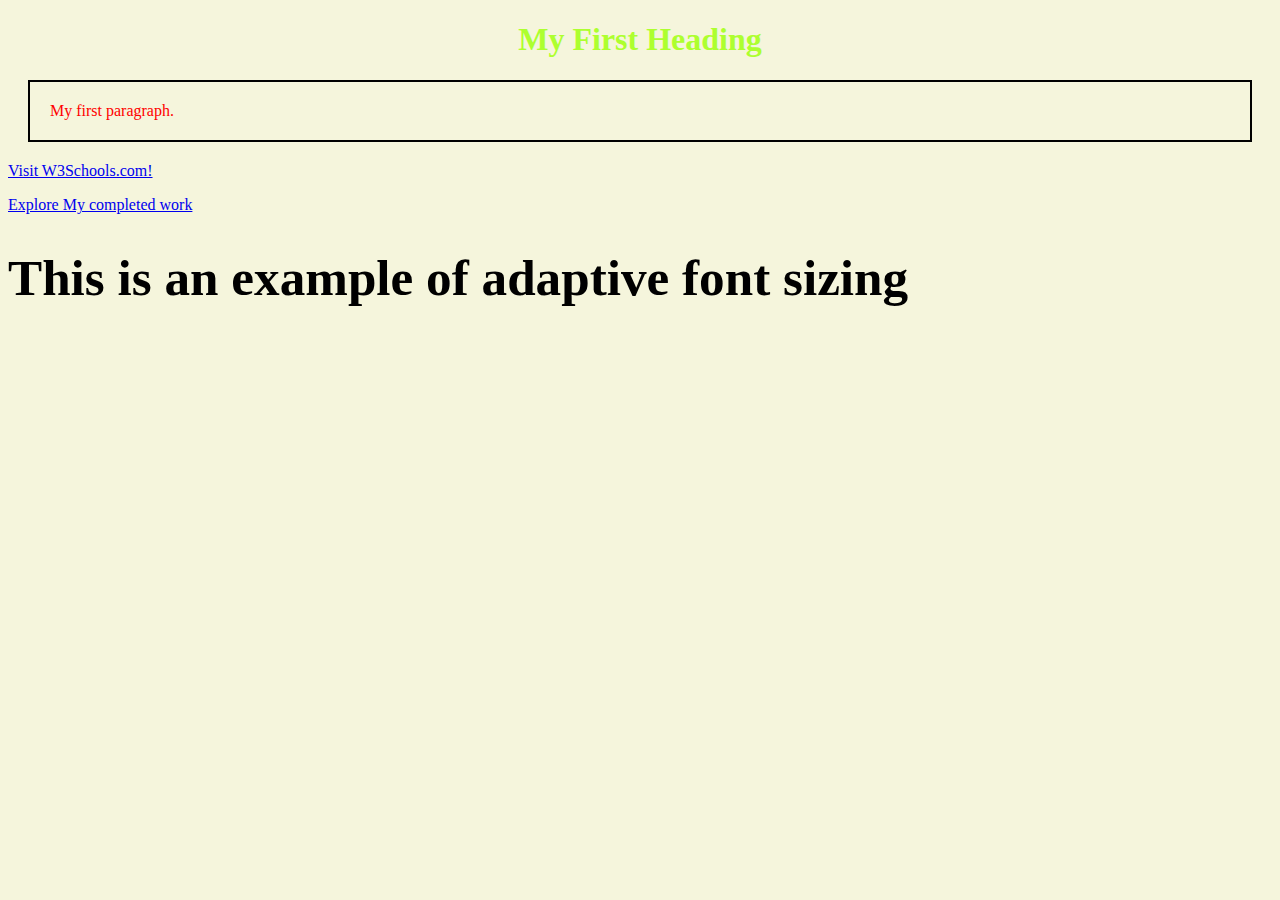
==== index.html @ 6f44a2a9 "New page and following guide for improvements" ====
<!DOCTYPE html>
<html lang="en">
<!-- Thoughts on use for page:
 Primarily as a way to practice web design and present a portfolio of personal projects
 also possible online blog for recording my efforts on projects and jobs -->

<head>
    <link rel="stylesheet" href="styles.css">
    <link rel="icon" type="image/x-icon" href="table.jpg">
    <title>Mitchell Gladigau</title>
    <meta name="viewport" content="width=device-width, initial-scale=1.0">
</head>

<body style="background-color: beige;">

    <!-- Basic text controls and css settings, styles.css should be linked in for future use -->
    <h1 style="color:greenyellow; text-align: center;">My First Heading</h1>
    <p class="basetext" style="color:red; font-family: 'Times New Roman', Times, serif; " title="This is a test pop up">My first paragraph.</p>
    <p> <a href="https://www.w3schools.com/html/html5_semantic_elements.asp" target="_blank">Visit W3Schools.com!</a> </p>
    <!-- block level elements like p and div take up the full width available unless otherwise enclosed-->
    <!-- inline elements like span and input only take up as much space as the text requires-->
    <p> <a href="projectDetails.html"> Explore My completed work </a> </p>

    <h1 style="font-size:4vw">This is an example of adaptive font sizing</h1>

</body>

</html>
---- styles.css ----
.basetext {
  border: 2px solid black;
  margin: 20px;
  padding: 20px;
}


/* an id can only be had by a single element, as opposed to a class with many elements
ID's are useful for linking to a specific section of the same page or in a different one */
#titlecard {
  background-color: blueviolet;
}
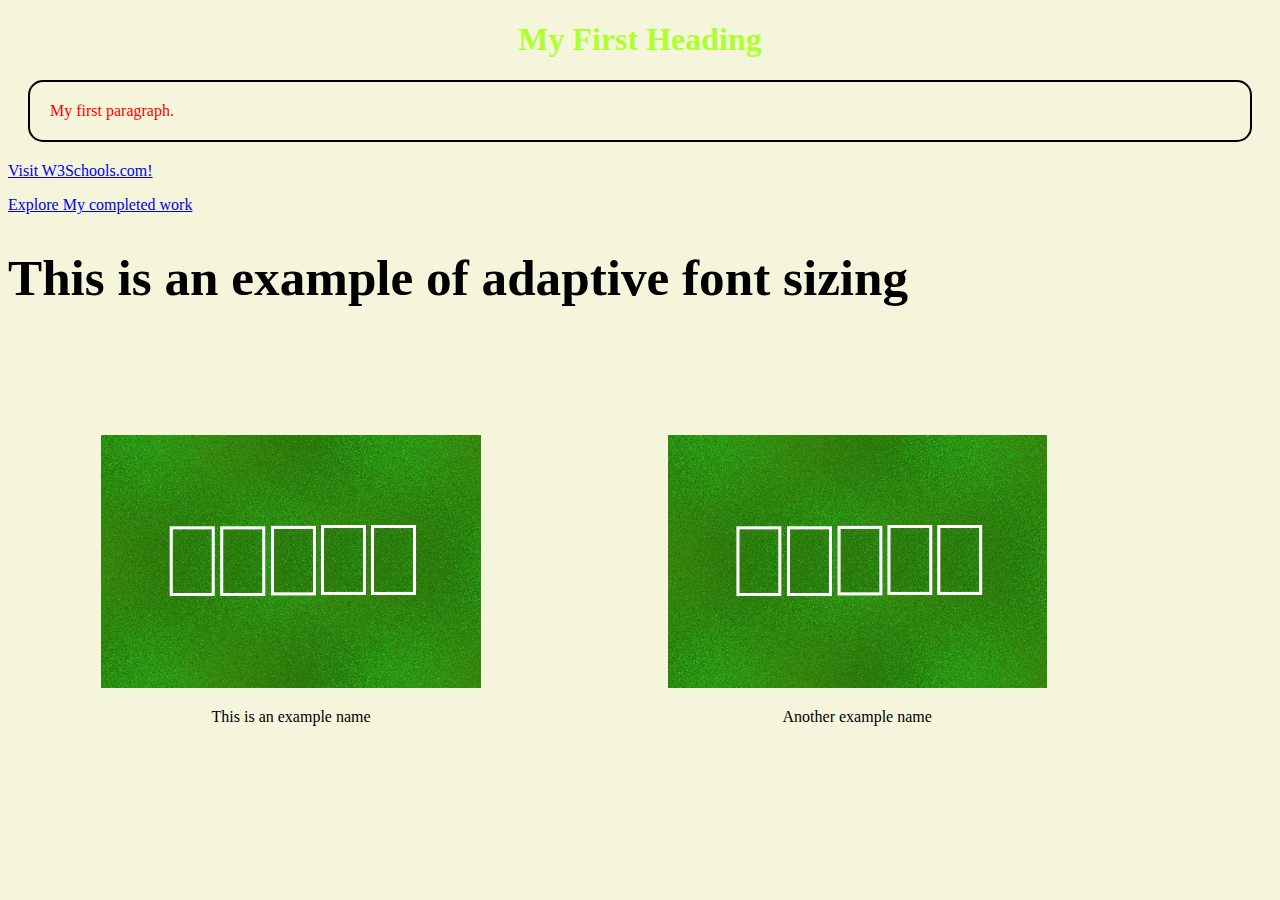
==== commit 72d155c8: "Beginning Hover animation" ====
--- a/index.html
+++ b/index.html
@@ -23,6 +23,18 @@
 
     <h1 style="font-size:4vw">This is an example of adaptive font sizing</h1>
 
+    <!-- First row of project images -->
+    <div>
+        <div class="projectItem">
+            <img src="table.jpg"; alt="Image of project 1"; width="100%"; height="100%">
+            <p style="text-align: center;"> This is an example name</p>
+        </div>
+        <div class="projectItem">
+            <img src="table.jpg"; alt="Image of project 1"; width="100%"; height="100%">
+            <p style="text-align: center;"> Another example name</p>
+        </div>
+    </div>
+
 </body>
 
 </html>
--- a/styles.css
+++ b/styles.css
@@ -1,5 +1,6 @@
 .basetext {
   border: 2px solid black;
+  border-radius: 15px;
   margin: 20px;
   padding: 20px;
 }
@@ -9,4 +10,23 @@
 ID's are useful for linking to a specific section of the same page or in a different one */
 #titlecard {
   background-color: blueviolet;
+}
+
+
+@keyframes project {
+  from {width: 30%; height: 30%;}
+  to {width: 35%; height: 35%;}
+}
+
+.projectItem {
+  float: left;
+  /*border: 2px solid black;*/
+  border-radius: 15px;
+  margin: 7%;
+  padding: 5px;
+  width: 30%;
+  height: 30%;
+  animation-name: project;
+  animation-duration: 500ms;
+  animation-delay: 1s;
 }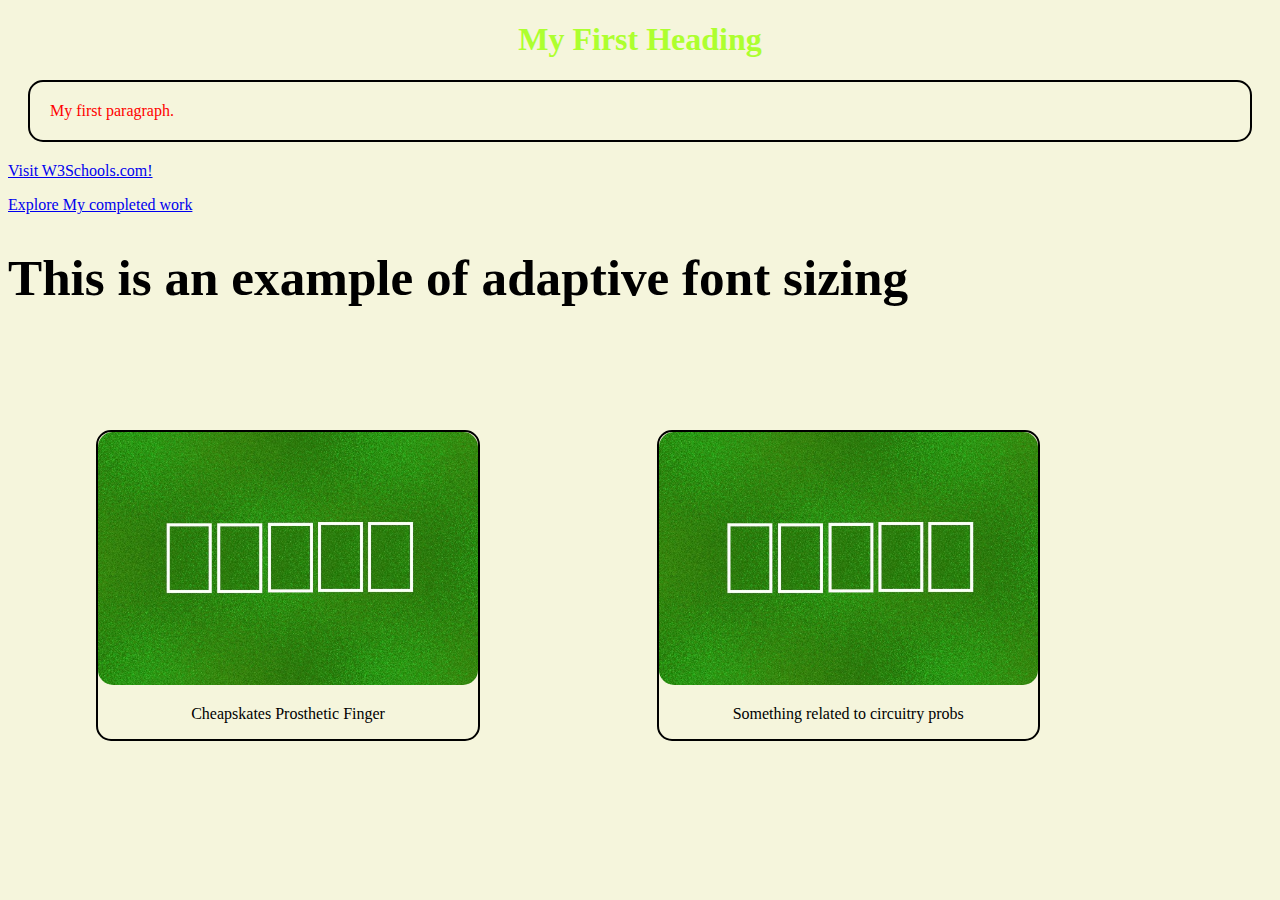
==== commit 85362663: "Project tiles + hover animation :)" ====
--- a/index.html
+++ b/index.html
@@ -7,6 +7,7 @@
 <head>
     <link rel="stylesheet" href="styles.css">
     <link rel="icon" type="image/x-icon" href="table.jpg">
+    <script src="main.js"></script>
     <title>Mitchell Gladigau</title>
     <meta name="viewport" content="width=device-width, initial-scale=1.0">
 </head>
@@ -27,11 +28,11 @@
     <div>
         <div class="projectItem">
             <img src="table.jpg"; alt="Image of project 1"; width="100%"; height="100%">
-            <p style="text-align: center;"> This is an example name</p>
+            <p style="text-align: center;"> Cheapskates Prosthetic Finger </p>
         </div>
-        <div class="projectItem">
+        <div class="projectItem" >
             <img src="table.jpg"; alt="Image of project 1"; width="100%"; height="100%">
-            <p style="text-align: center;"> Another example name</p>
+            <p style="text-align: center;"> Something related to circuitry probs</p>
         </div>
     </div>
 
--- a/styles.css
+++ b/styles.css
@@ -5,28 +5,29 @@
   padding: 20px;
 }
 
-
 /* an id can only be had by a single element, as opposed to a class with many elements
 ID's are useful for linking to a specific section of the same page or in a different one */
 #titlecard {
   background-color: blueviolet;
 }
 
-
-@keyframes project {
-  from {width: 30%; height: 30%;}
-  to {width: 35%; height: 35%;}
+.projectItem {
+  float: left;
+  border: 2px solid black;
+  border-radius: 15px;
+  margin: 7%;
+  width: 30%;
+  height: 30%;
+  transition: transform 0.3s ease, border-color 0.3s ease;
 }
 
-.projectItem {
-  float: left;
-  /*border: 2px solid black;*/
+.projectItem:hover {
+  transform: scale(1.1); /* Enlarge on hover */
+  border-color: blue; /* Change border color */
+}
+
+.projectItem img {
+  width: 100%;
+  height: auto;
   border-radius: 15px;
-  margin: 7%;
-  padding: 5px;
-  width: 30%;
-  height: 30%;
-  animation-name: project;
-  animation-duration: 500ms;
-  animation-delay: 1s;
 }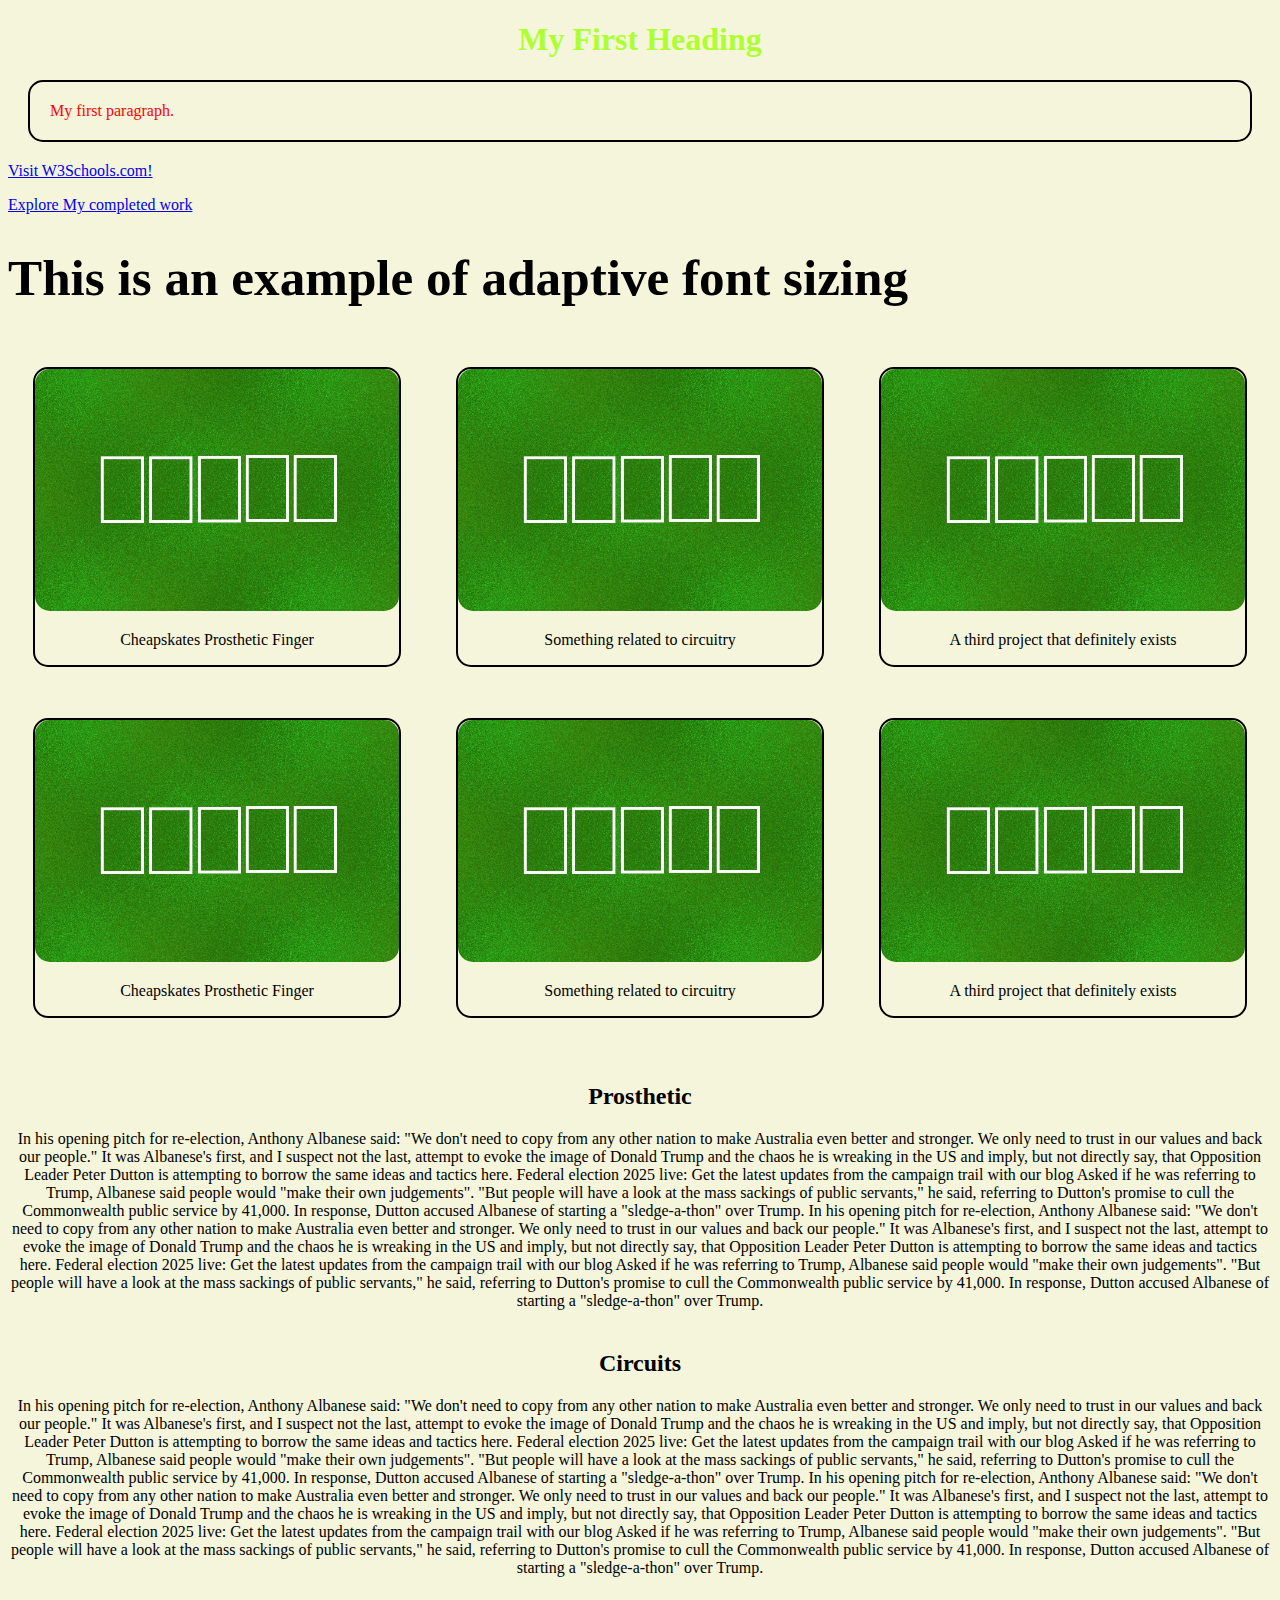
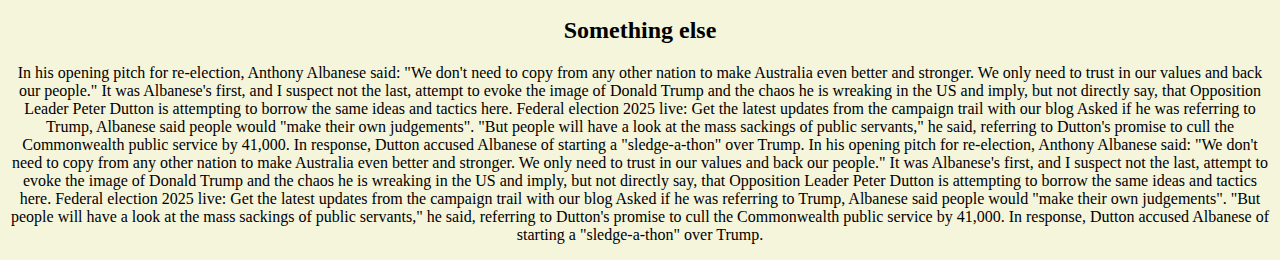
==== commit cb79a232: "Project Tile Buttons and sample description text" ====
--- a/index.html
+++ b/index.html
@@ -25,17 +25,120 @@
     <h1 style="font-size:4vw">This is an example of adaptive font sizing</h1>
 
     <!-- First row of project images -->
-    <div>
+    <div class="TileRow">
         <div class="projectItem">
-            <img src="table.jpg"; alt="Image of project 1"; width="100%"; height="100%">
-            <p style="text-align: center;"> Cheapskates Prosthetic Finger </p>
+            <a href="#P1">
+                <img src="table.jpg" alt="Image of project 1" width="100%" height="auto">
+            </a>
+            <p style="text-align: center;">Cheapskates Prosthetic Finger</p>
         </div>
-        <div class="projectItem" >
-            <img src="table.jpg"; alt="Image of project 1"; width="100%"; height="100%">
-            <p style="text-align: center;"> Something related to circuitry probs</p>
+        <div class="projectItem">
+            <a href="#P2">
+                <img src="table.jpg" alt="Image of project 2" width="100%" height="auto">
+            </a>
+            <p style="text-align: center;">Something related to circuitry</p>
+        </div>
+        <div class="projectItem">
+            <a href="#P3">
+                <img src="table.jpg" alt="Image of project 2" width="100%" height="auto">
+            </a>
+            <p style="text-align: center;">A third project that definitely exists</p>
+        </div>
+    </div>
+    <!-- Second row of project images -->
+    <div class="TileRow">
+        <div class="projectItem">
+            <a href="#P1">
+                <img src="table.jpg" alt="Image of project 1" width="100%" height="auto">
+            </a>
+            <p style="text-align: center;">Cheapskates Prosthetic Finger</p>
+        </div>
+        <div class="projectItem">
+            <a href="#P2">
+                <img src="table.jpg" alt="Image of project 2" width="100%" height="auto">
+            </a>
+            <p style="text-align: center;">Something related to circuitry</p>
+        </div>
+        <div class="projectItem">
+            <a href="#P3">
+                <img src="table.jpg" alt="Image of project 2" width="100%" height="auto">
+            </a>
+            <p style="text-align: center;">A third project that definitely exists</p>
         </div>
     </div>
 
+    <!-- Project Descriptions -->
+    <h2 id="P1" style="text-align: center; margin-top: 40px;">Prosthetic</h2>
+    <p style="text-align: center;">In his opening pitch for re-election, Anthony Albanese said: "We don't need to copy from any other nation to make Australia even better and stronger. We only need to trust in our values and back our people."
+
+        It was Albanese's first, and I suspect not the last, attempt to evoke the image of Donald Trump and the chaos he is wreaking in the US and imply, but not directly say, that Opposition Leader Peter Dutton is attempting to borrow the same ideas and tactics here.
+        
+        Federal election 2025 live: Get the latest updates from the campaign trail with our blog
+        
+        Asked if he was referring to Trump, Albanese said people would "make their own judgements".
+        
+        "But people will have a look at the mass sackings of public servants," he said, referring to Dutton's promise to cull the Commonwealth public service by 41,000.
+        
+        In response, Dutton accused Albanese of starting a "sledge-a-thon" over Trump.
+        In his opening pitch for re-election, Anthony Albanese said: "We don't need to copy from any other nation to make Australia even better and stronger. We only need to trust in our values and back our people."
+
+        It was Albanese's first, and I suspect not the last, attempt to evoke the image of Donald Trump and the chaos he is wreaking in the US and imply, but not directly say, that Opposition Leader Peter Dutton is attempting to borrow the same ideas and tactics here.
+        
+        Federal election 2025 live: Get the latest updates from the campaign trail with our blog
+        
+        Asked if he was referring to Trump, Albanese said people would "make their own judgements".
+        
+        "But people will have a look at the mass sackings of public servants," he said, referring to Dutton's promise to cull the Commonwealth public service by 41,000.
+        
+        In response, Dutton accused Albanese of starting a "sledge-a-thon" over Trump.</p>
+
+    <h2 id="P2" style="text-align: center; margin-top: 40px;">Circuits</h2>
+    <p style="text-align: center;">In his opening pitch for re-election, Anthony Albanese said: "We don't need to copy from any other nation to make Australia even better and stronger. We only need to trust in our values and back our people."
+
+        It was Albanese's first, and I suspect not the last, attempt to evoke the image of Donald Trump and the chaos he is wreaking in the US and imply, but not directly say, that Opposition Leader Peter Dutton is attempting to borrow the same ideas and tactics here.
+        
+        Federal election 2025 live: Get the latest updates from the campaign trail with our blog
+        
+        Asked if he was referring to Trump, Albanese said people would "make their own judgements".
+        
+        "But people will have a look at the mass sackings of public servants," he said, referring to Dutton's promise to cull the Commonwealth public service by 41,000.
+        
+        In response, Dutton accused Albanese of starting a "sledge-a-thon" over Trump.
+        In his opening pitch for re-election, Anthony Albanese said: "We don't need to copy from any other nation to make Australia even better and stronger. We only need to trust in our values and back our people."
+
+        It was Albanese's first, and I suspect not the last, attempt to evoke the image of Donald Trump and the chaos he is wreaking in the US and imply, but not directly say, that Opposition Leader Peter Dutton is attempting to borrow the same ideas and tactics here.
+        
+        Federal election 2025 live: Get the latest updates from the campaign trail with our blog
+        
+        Asked if he was referring to Trump, Albanese said people would "make their own judgements".
+        
+        "But people will have a look at the mass sackings of public servants," he said, referring to Dutton's promise to cull the Commonwealth public service by 41,000.
+        
+        In response, Dutton accused Albanese of starting a "sledge-a-thon" over Trump.</p>
+
+    <h2 id="P3" style="text-align: center; margin-top: 40px;">Something else</h2>
+    <p style="text-align: center;">In his opening pitch for re-election, Anthony Albanese said: "We don't need to copy from any other nation to make Australia even better and stronger. We only need to trust in our values and back our people."
+
+        It was Albanese's first, and I suspect not the last, attempt to evoke the image of Donald Trump and the chaos he is wreaking in the US and imply, but not directly say, that Opposition Leader Peter Dutton is attempting to borrow the same ideas and tactics here.
+        
+        Federal election 2025 live: Get the latest updates from the campaign trail with our blog
+        
+        Asked if he was referring to Trump, Albanese said people would "make their own judgements".
+        
+        "But people will have a look at the mass sackings of public servants," he said, referring to Dutton's promise to cull the Commonwealth public service by 41,000.
+        
+        In response, Dutton accused Albanese of starting a "sledge-a-thon" over Trump.
+        In his opening pitch for re-election, Anthony Albanese said: "We don't need to copy from any other nation to make Australia even better and stronger. We only need to trust in our values and back our people."
+
+        It was Albanese's first, and I suspect not the last, attempt to evoke the image of Donald Trump and the chaos he is wreaking in the US and imply, but not directly say, that Opposition Leader Peter Dutton is attempting to borrow the same ideas and tactics here.
+        
+        Federal election 2025 live: Get the latest updates from the campaign trail with our blog
+        
+        Asked if he was referring to Trump, Albanese said people would "make their own judgements".
+        
+        "But people will have a look at the mass sackings of public servants," he said, referring to Dutton's promise to cull the Commonwealth public service by 41,000.
+        
+        In response, Dutton accused Albanese of starting a "sledge-a-thon" over Trump.</p>
 </body>
 
 </html>
--- a/styles.css
+++ b/styles.css
@@ -1,8 +1,19 @@
+h2 {
+  width: 100%;
+}
+
 .basetext {
   border: 2px solid black;
   border-radius: 15px;
   margin: 20px;
   padding: 20px;
+}
+
+.TileRow {
+  display: flex;
+    justify-content: space-between;
+    gap: 5px;  /* Space between items within a row */
+    margin-bottom: 0px; /* Space between rows */
 }
 
 /* an id can only be had by a single element, as opposed to a class with many elements
@@ -15,7 +26,7 @@
   float: left;
   border: 2px solid black;
   border-radius: 15px;
-  margin: 7%;
+  margin: 2%;
   width: 30%;
   height: 30%;
   transition: transform 0.3s ease, border-color 0.3s ease;
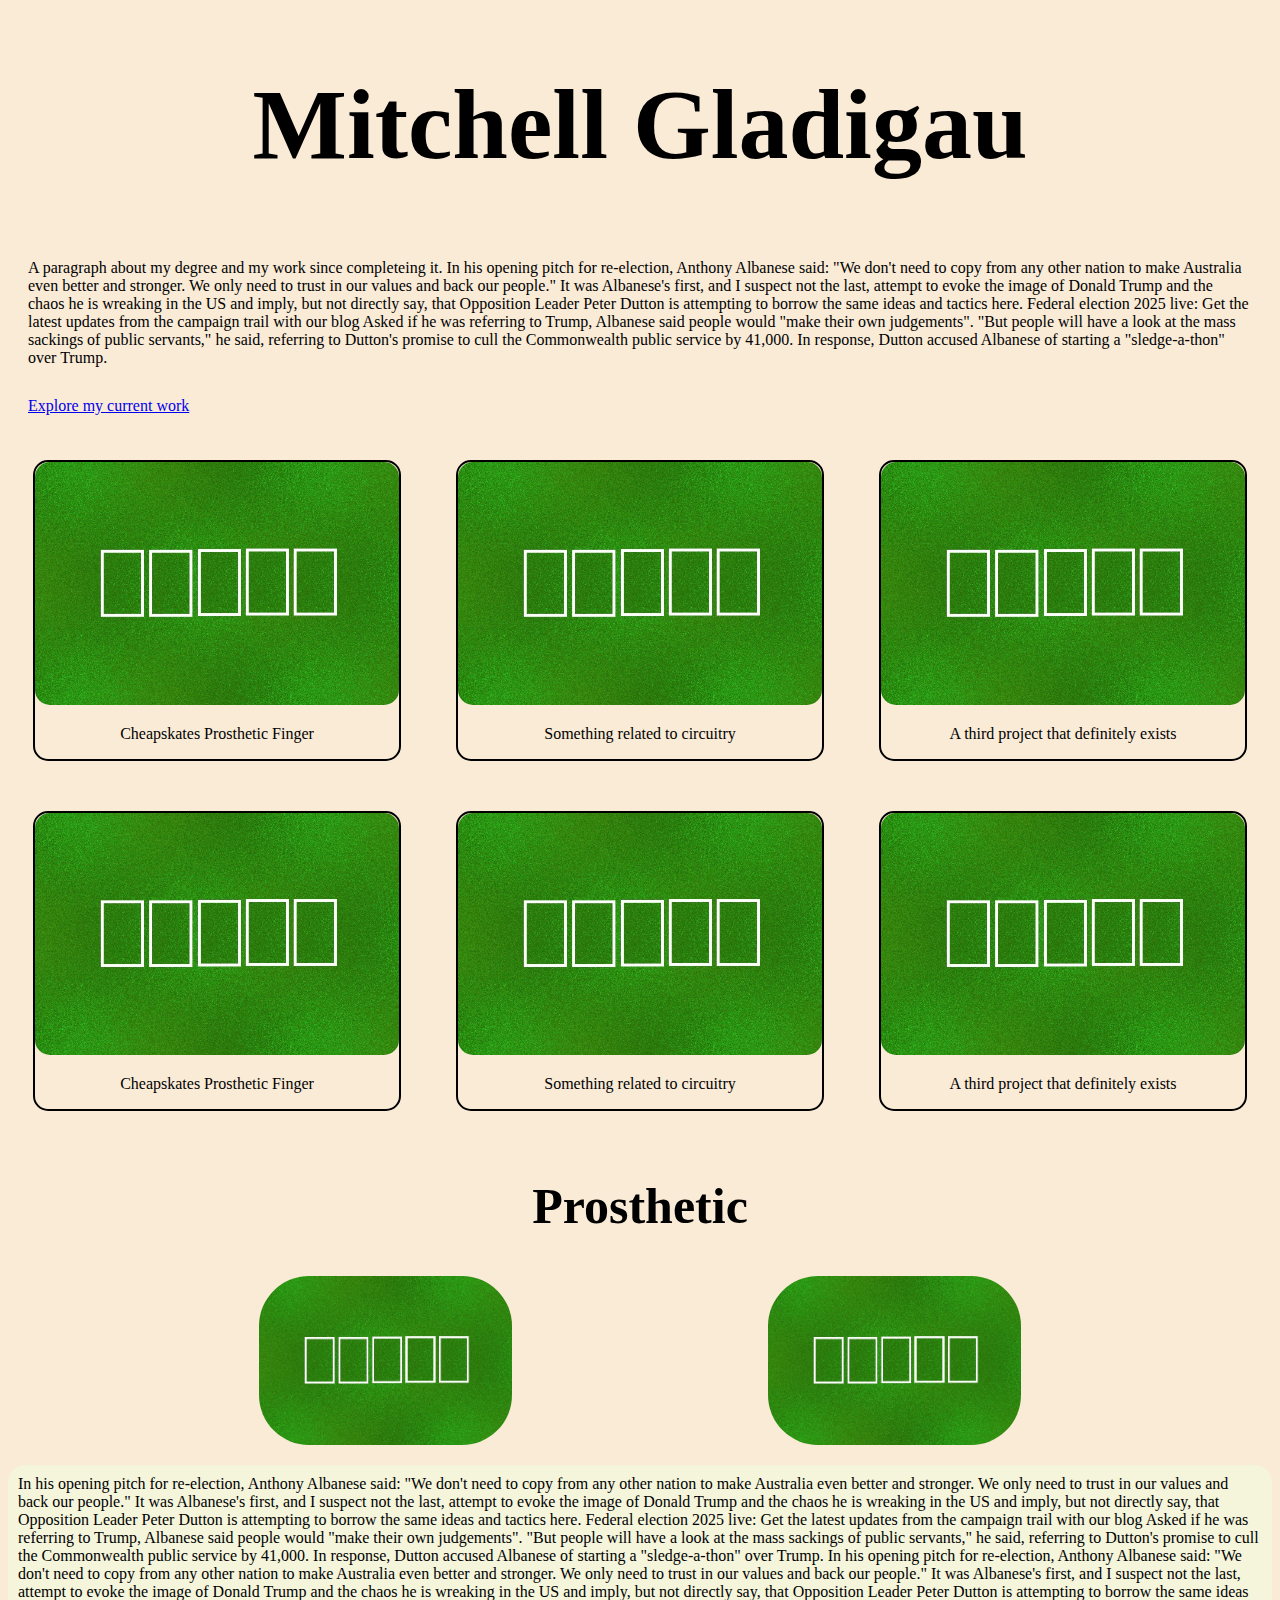
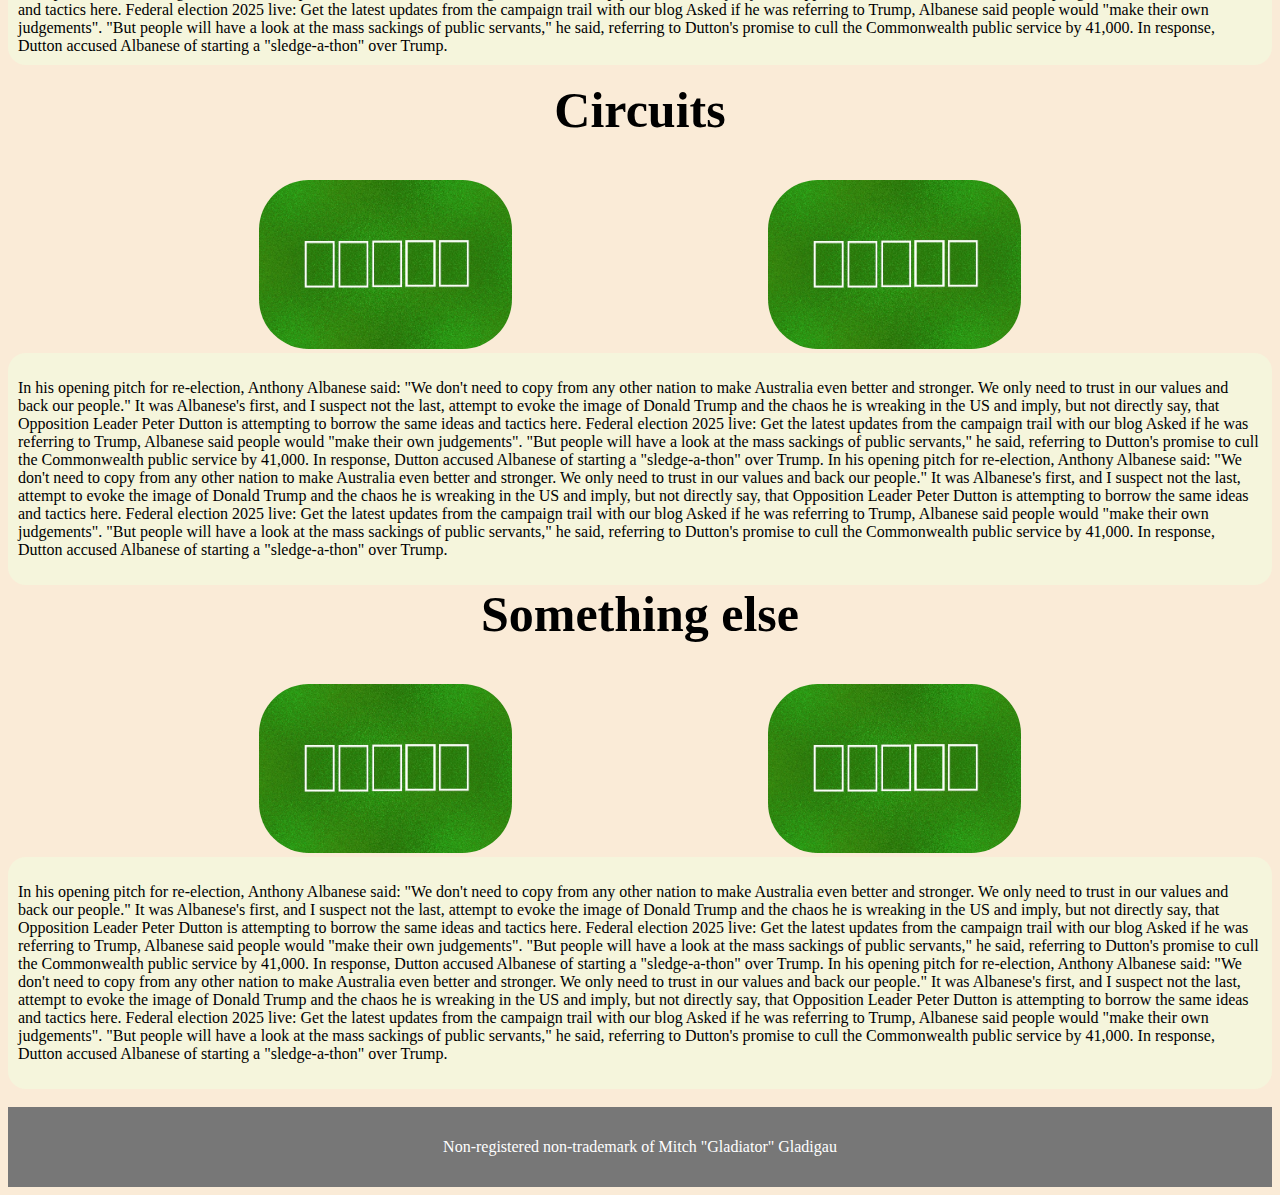
==== commit 175acc2c: "Aesthetic changes, Current work section added" ====
--- a/index.html
+++ b/index.html
@@ -12,17 +12,16 @@
     <meta name="viewport" content="width=device-width, initial-scale=1.0">
 </head>
 
-<body style="background-color: beige;">
+<body style="background-color: antiquewhite;">
 
     <!-- Basic text controls and css settings, styles.css should be linked in for future use -->
-    <h1 style="color:greenyellow; text-align: center;">My First Heading</h1>
-    <p class="basetext" style="color:red; font-family: 'Times New Roman', Times, serif; " title="This is a test pop up">My first paragraph.</p>
-    <p> <a href="https://www.w3schools.com/html/html5_semantic_elements.asp" target="_blank">Visit W3Schools.com!</a> </p>
+    <h1 style="color:black; text-align: center;">Mitchell Gladigau</h1>
+    <p class="basetext" style="font-family: 'Times New Roman', Times, serif; ">A paragraph about my degree and my work since completeing it. In his opening pitch for re-election, Anthony Albanese said: "We don't need to copy from any other nation to make Australia even better and stronger. We only need to trust in our values and back our people." It was Albanese's first, and I suspect not the last, attempt to evoke the image of Donald Trump and the chaos he is wreaking in the US and imply, but not directly say, that Opposition Leader Peter Dutton is attempting to borrow the same ideas and tactics here. Federal election 2025 live: Get the latest updates from the campaign trail with our blog Asked if he was referring to Trump, Albanese said people would "make their own judgements". "But people will have a look at the mass sackings of public servants," he said, referring to Dutton's promise to cull the Commonwealth public service by 41,000. In response, Dutton accused Albanese of starting a "sledge-a-thon" over Trump. </p>
     <!-- block level elements like p and div take up the full width available unless otherwise enclosed-->
     <!-- inline elements like span and input only take up as much space as the text requires-->
-    <p> <a href="projectDetails.html"> Explore My completed work </a> </p>
+    <p class="basetext"> <a href="projectDetails.html"> Explore my current work </a> </p>
 
-    <h1 style="font-size:4vw">This is an example of adaptive font sizing</h1>
+    <!-- <h1 style="font-size:4vw">This is an example of adaptive font sizing</h1> -->
 
     <!-- First row of project images -->
     <div class="TileRow">
@@ -69,7 +68,15 @@
 
     <!-- Project Descriptions -->
     <h2 id="P1" style="text-align: center; margin-top: 40px;">Prosthetic</h2>
-    <p style="text-align: center;">In his opening pitch for re-election, Anthony Albanese said: "We don't need to copy from any other nation to make Australia even better and stronger. We only need to trust in our values and back our people."
+    <div class="descriptionRow">
+        <div class="descriptionImage">
+            <img src="table.jpg" alt="Image of project 1" width="100%" height="auto" title="An image of the 3D Print">
+        </div>
+        <div class="descriptionImage">
+            <img src="table.jpg" alt="Image of project 1" width="100%" height="auto">
+        </div>
+    </div>
+    <p class="descriptionText">In his opening pitch for re-election, Anthony Albanese said: "We don't need to copy from any other nation to make Australia even better and stronger. We only need to trust in our values and back our people."
 
         It was Albanese's first, and I suspect not the last, attempt to evoke the image of Donald Trump and the chaos he is wreaking in the US and imply, but not directly say, that Opposition Leader Peter Dutton is attempting to borrow the same ideas and tactics here.
         
@@ -93,7 +100,16 @@
         In response, Dutton accused Albanese of starting a "sledge-a-thon" over Trump.</p>
 
     <h2 id="P2" style="text-align: center; margin-top: 40px;">Circuits</h2>
-    <p style="text-align: center;">In his opening pitch for re-election, Anthony Albanese said: "We don't need to copy from any other nation to make Australia even better and stronger. We only need to trust in our values and back our people."
+    <div class="descriptionRow">
+        <div class="descriptionImage">
+            <img src="table.jpg" alt="Image of project 1" width="100%" height="auto">
+        </div>
+        <div class="descriptionImage">
+            <img src="table.jpg" alt="Image of project 1" width="100%" height="auto">
+        </div>
+    </div>
+    <div class="descriptionText">
+        <p>In his opening pitch for re-election, Anthony Albanese said: "We don't need to copy from any other nation to make Australia even better and stronger. We only need to trust in our values and back our people."
 
         It was Albanese's first, and I suspect not the last, attempt to evoke the image of Donald Trump and the chaos he is wreaking in the US and imply, but not directly say, that Opposition Leader Peter Dutton is attempting to borrow the same ideas and tactics here.
         
@@ -115,9 +131,21 @@
         "But people will have a look at the mass sackings of public servants," he said, referring to Dutton's promise to cull the Commonwealth public service by 41,000.
         
         In response, Dutton accused Albanese of starting a "sledge-a-thon" over Trump.</p>
+    </div>
 
-    <h2 id="P3" style="text-align: center; margin-top: 40px;">Something else</h2>
-    <p style="text-align: center;">In his opening pitch for re-election, Anthony Albanese said: "We don't need to copy from any other nation to make Australia even better and stronger. We only need to trust in our values and back our people."
+    <h2 id="P3"; style="text-align: center; margin-top: 40px;">Something else</h2>
+    <div class="descriptions">
+        <div class="descriptionRow">
+            <div class="descriptionImage">
+                <img src="table.jpg" alt="Image of project 1" width="100%" height="auto">
+            </div>
+            <div class="descriptionImage">
+                <img src="table.jpg" alt="Image of project 1" width="100%" height="auto">
+            </div>
+            
+        </div>
+        <div class="descriptionText">
+            <p>In his opening pitch for re-election, Anthony Albanese said: "We don't need to copy from any other nation to make Australia even better and stronger. We only need to trust in our values and back our people."
 
         It was Albanese's first, and I suspect not the last, attempt to evoke the image of Donald Trump and the chaos he is wreaking in the US and imply, but not directly say, that Opposition Leader Peter Dutton is attempting to borrow the same ideas and tactics here.
         
@@ -139,6 +167,15 @@
         "But people will have a look at the mass sackings of public servants," he said, referring to Dutton's promise to cull the Commonwealth public service by 41,000.
         
         In response, Dutton accused Albanese of starting a "sledge-a-thon" over Trump.</p>
+        </div>
+    </div>
+    
+
+    <div>
+        <footer>
+            <p> Non-registered non-trademark of Mitch "Gladiator" Gladigau</p>
+        </footer>
+    </div>
 </body>
 
 </html>
--- a/styles.css
+++ b/styles.css
@@ -1,25 +1,64 @@
-h2 {
-  width: 100%;
+/* basic style for general text */
+.basetext {
+  border-radius: 15px;
+  margin: 10px;
+  padding: 10px;
 }
 
-.basetext {
-  border: 2px solid black;
+.navButton {
+  border: solid black;
+  color: black;
+  background-color: whitesmoke;
   border-radius: 15px;
-  margin: 20px;
-  padding: 20px;
+  margin: 10px;
+  padding: 10px;
+  width: min-content;
 }
 
+/* global styles for sizing usefulness and consistency */
+h1 {
+  font-size: 100px;
+}
+
+h2 {
+  font-size:50px;
+}
+
+
+/* Styles for description images and text blocks */
+.descriptionRow {
+  display: flex;
+  justify-content: space-evenly;
+  gap: 5px;
+  width: 100%;
+  height: 12%;
+}
+
+.descriptionImage {
+  float: left;
+  width: 20%;
+  height: 12%;
+}
+
+.descriptionImage img {
+  border-radius: 50px;
+}
+
+.descriptionText {
+  float: left;
+  padding: 10px;
+  background-color: beige;
+  border-radius: 18px;
+}
+
+
+
+/* Styles for project tiles and summary */
 .TileRow {
   display: flex;
-    justify-content: space-between;
-    gap: 5px;  /* Space between items within a row */
-    margin-bottom: 0px; /* Space between rows */
-}
-
-/* an id can only be had by a single element, as opposed to a class with many elements
-ID's are useful for linking to a specific section of the same page or in a different one */
-#titlecard {
-  background-color: blueviolet;
+  justify-content: space-between;
+  gap: 5px;  /* Space between items within a row */
+  margin-bottom: 0px; /* Space between rows */
 }
 
 .projectItem {
@@ -41,4 +80,12 @@
   width: 100%;
   height: auto;
   border-radius: 15px;
+}
+
+footer {
+  background-color: #777;
+  padding: 15px;
+  text-align: center;
+  color: white;
+  margin-top: 250px;
 }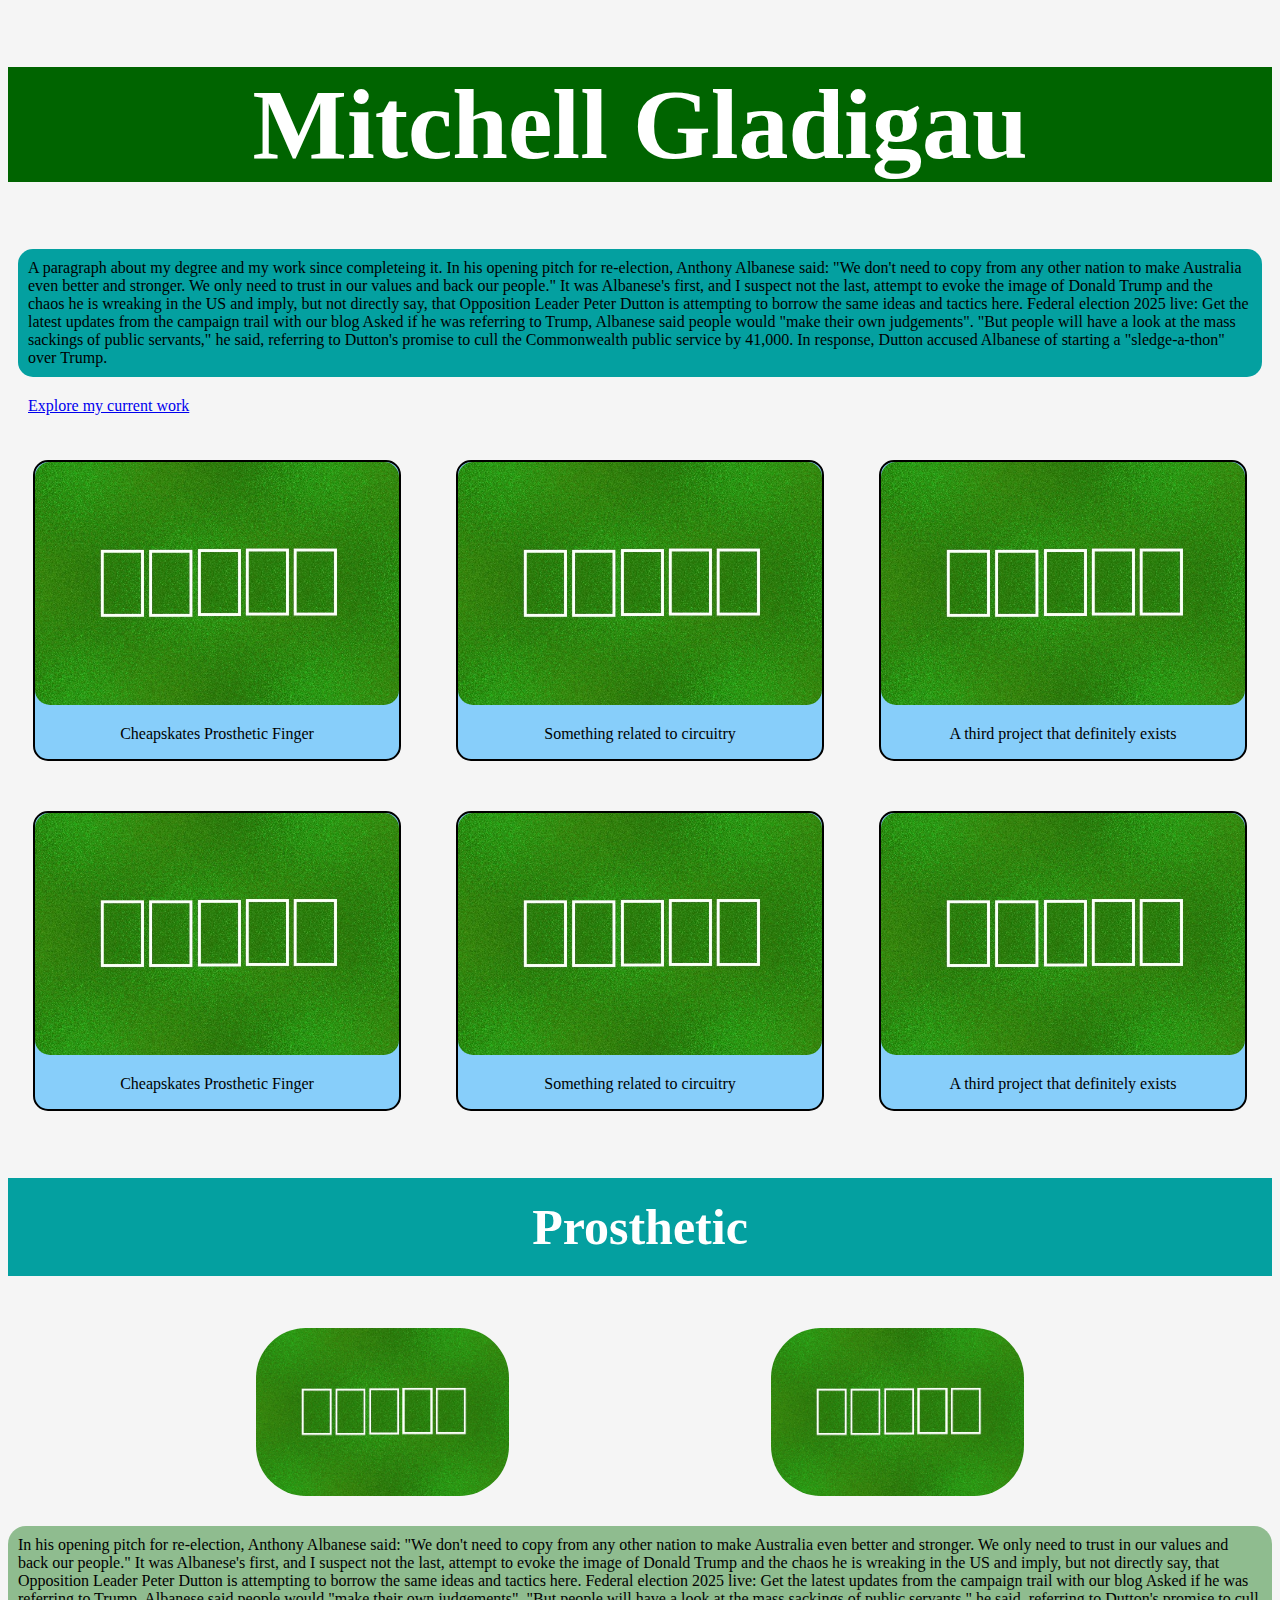
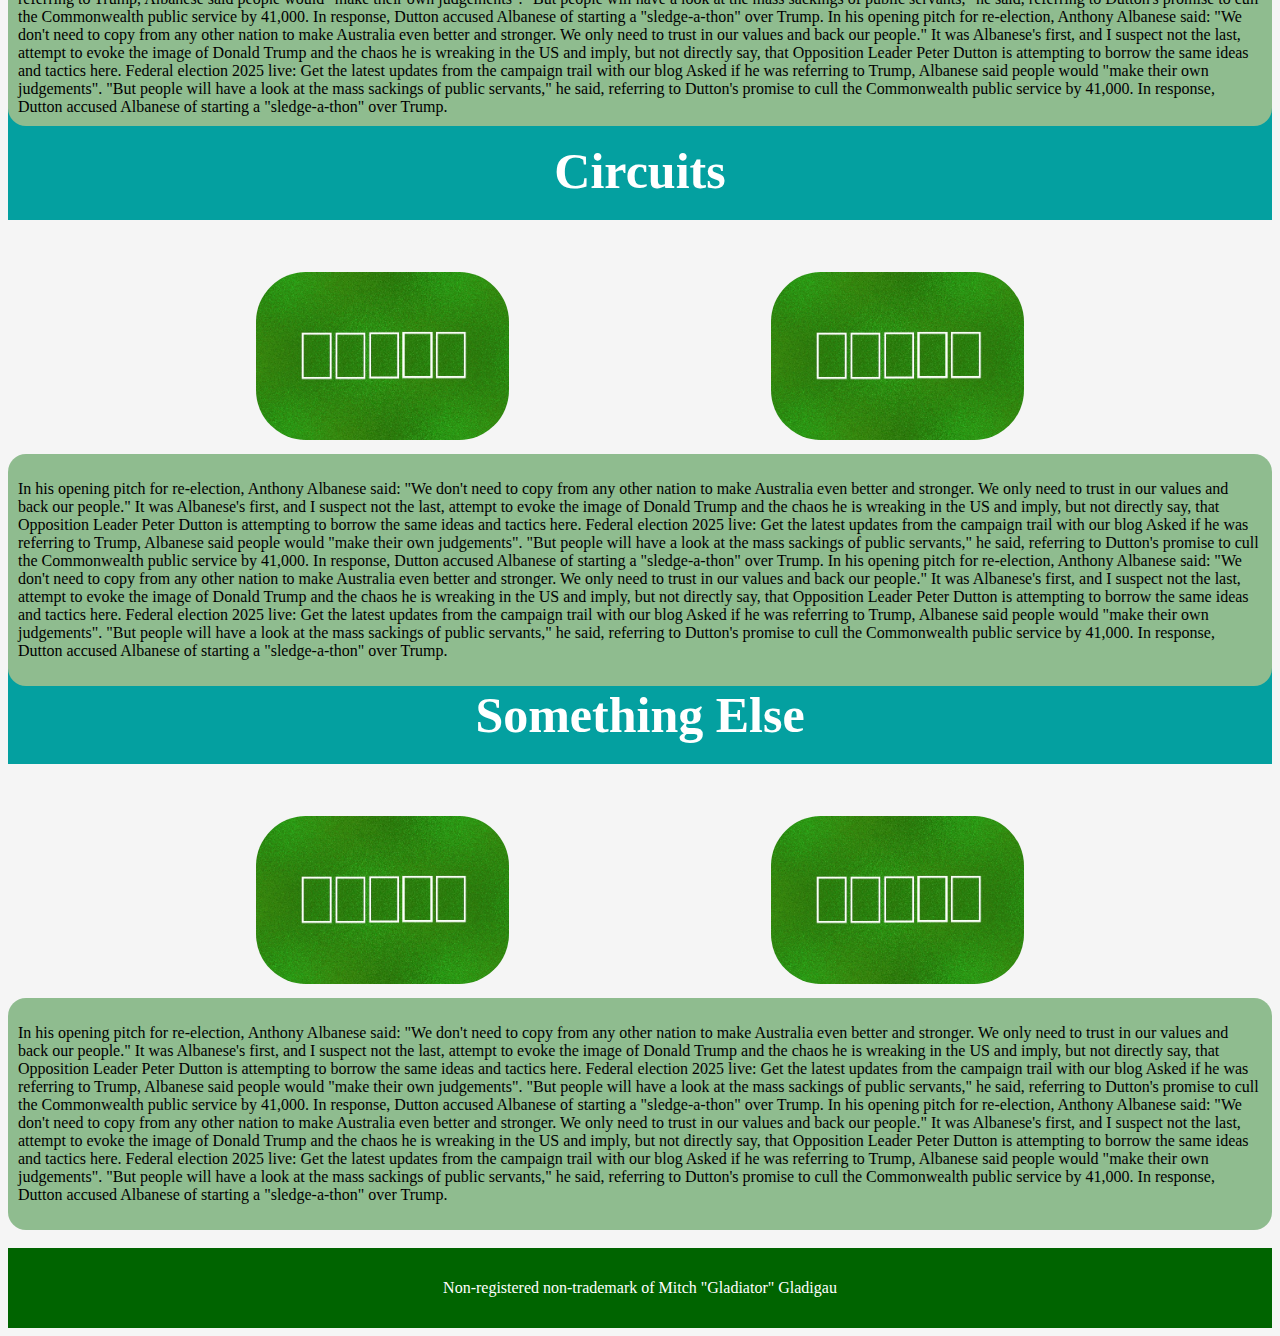
==== commit 0b901c78: "Colour scheme start" ====
--- a/index.html
+++ b/index.html
@@ -3,6 +3,9 @@
 <!-- Thoughts on use for page:
  Primarily as a way to practice web design and present a portfolio of personal projects
  also possible online blog for recording my efforts on projects and jobs -->
+<!-- Really good colour scheme website https://m2.material.io/design/color/the-color-system.html -->
+<!-- Colour Scheme: teal and turquoise as secondary as associated with med industry, primary Lime and green-->
+<!-- Background, surface white, black text on all but green/lime-->
 
 <head>
     <link rel="stylesheet" href="styles.css">
@@ -10,16 +13,19 @@
     <script src="main.js"></script>
     <title>Mitchell Gladigau</title>
     <meta name="viewport" content="width=device-width, initial-scale=1.0">
+    <link rel="stylesheet" href="https://fonts.googleapis.com/icon?family=Material+Icons">
+    <link rel="stylesheet" href="https://code.getmdl.io/1.3.0/material.indigo-pink.min.css">
+    <script defer src="https://code.getmdl.io/1.3.0/material.min.js"></script>
 </head>
 
-<body style="background-color: antiquewhite;">
+<body style="background-color: whitesmoke;">
 
     <!-- Basic text controls and css settings, styles.css should be linked in for future use -->
-    <h1 style="color:black; text-align: center;">Mitchell Gladigau</h1>
+    <h1 style="color: white; text-align: center; background-color: darkgreen;">Mitchell Gladigau</h1>
     <p class="basetext" style="font-family: 'Times New Roman', Times, serif; ">A paragraph about my degree and my work since completeing it. In his opening pitch for re-election, Anthony Albanese said: "We don't need to copy from any other nation to make Australia even better and stronger. We only need to trust in our values and back our people." It was Albanese's first, and I suspect not the last, attempt to evoke the image of Donald Trump and the chaos he is wreaking in the US and imply, but not directly say, that Opposition Leader Peter Dutton is attempting to borrow the same ideas and tactics here. Federal election 2025 live: Get the latest updates from the campaign trail with our blog Asked if he was referring to Trump, Albanese said people would "make their own judgements". "But people will have a look at the mass sackings of public servants," he said, referring to Dutton's promise to cull the Commonwealth public service by 41,000. In response, Dutton accused Albanese of starting a "sledge-a-thon" over Trump. </p>
     <!-- block level elements like p and div take up the full width available unless otherwise enclosed-->
     <!-- inline elements like span and input only take up as much space as the text requires-->
-    <p class="basetext"> <a href="projectDetails.html"> Explore my current work </a> </p>
+    <p style="border-radius: 15px; margin: 10px; padding: 10px;"> <a href="projectDetails.html"> Explore my current work </a> </p>
 
     <!-- <h1 style="font-size:4vw">This is an example of adaptive font sizing</h1> -->
 
@@ -67,7 +73,7 @@
     </div>
 
     <!-- Project Descriptions -->
-    <h2 id="P1" style="text-align: center; margin-top: 40px;">Prosthetic</h2>
+    <h2 id="P1" class="descriptionHeading">Prosthetic</h2>
     <div class="descriptionRow">
         <div class="descriptionImage">
             <img src="table.jpg" alt="Image of project 1" width="100%" height="auto" title="An image of the 3D Print">
@@ -99,7 +105,7 @@
         
         In response, Dutton accused Albanese of starting a "sledge-a-thon" over Trump.</p>
 
-    <h2 id="P2" style="text-align: center; margin-top: 40px;">Circuits</h2>
+    <h2 id="P2" class="descriptionHeading">Circuits</h2>
     <div class="descriptionRow">
         <div class="descriptionImage">
             <img src="table.jpg" alt="Image of project 1" width="100%" height="auto">
@@ -133,19 +139,17 @@
         In response, Dutton accused Albanese of starting a "sledge-a-thon" over Trump.</p>
     </div>
 
-    <h2 id="P3"; style="text-align: center; margin-top: 40px;">Something else</h2>
-    <div class="descriptions">
-        <div class="descriptionRow">
-            <div class="descriptionImage">
-                <img src="table.jpg" alt="Image of project 1" width="100%" height="auto">
-            </div>
-            <div class="descriptionImage">
-                <img src="table.jpg" alt="Image of project 1" width="100%" height="auto">
-            </div>
-            
+    <h2 id="P3" class="descriptionHeading">Something Else</h2>
+    <div class="descriptionRow">
+        <div class="descriptionImage">
+            <img src="table.jpg" alt="Image of project 1" width="100%" height="auto">
         </div>
-        <div class="descriptionText">
-            <p>In his opening pitch for re-election, Anthony Albanese said: "We don't need to copy from any other nation to make Australia even better and stronger. We only need to trust in our values and back our people."
+        <div class="descriptionImage">
+            <img src="table.jpg" alt="Image of project 1" width="100%" height="auto">
+        </div>
+    </div>
+    <div class="descriptionText">
+        <p>In his opening pitch for re-election, Anthony Albanese said: "We don't need to copy from any other nation to make Australia even better and stronger. We only need to trust in our values and back our people."
 
         It was Albanese's first, and I suspect not the last, attempt to evoke the image of Donald Trump and the chaos he is wreaking in the US and imply, but not directly say, that Opposition Leader Peter Dutton is attempting to borrow the same ideas and tactics here.
         
@@ -167,7 +171,6 @@
         "But people will have a look at the mass sackings of public servants," he said, referring to Dutton's promise to cull the Commonwealth public service by 41,000.
         
         In response, Dutton accused Albanese of starting a "sledge-a-thon" over Trump.</p>
-        </div>
     </div>
     
 
--- a/styles.css
+++ b/styles.css
@@ -3,6 +3,7 @@
   border-radius: 15px;
   margin: 10px;
   padding: 10px;
+  background-color: rgb(4, 160, 160);
 }
 
 .navButton {
@@ -34,10 +35,18 @@
   height: 12%;
 }
 
+.descriptionHeading {
+  padding: 20px;
+  background-color: rgb(4, 160, 160);
+  text-align: center;
+  color: white;
+}
+
 .descriptionImage {
   float: left;
   width: 20%;
-  height: 12%;
+  height: 15%;
+  padding: 10px;
 }
 
 .descriptionImage img {
@@ -47,7 +56,7 @@
 .descriptionText {
   float: left;
   padding: 10px;
-  background-color: beige;
+  background-color: darkseagreen;
   border-radius: 18px;
 }
 
@@ -59,6 +68,7 @@
   justify-content: space-between;
   gap: 5px;  /* Space between items within a row */
   margin-bottom: 0px; /* Space between rows */
+  background-color: whitesmoke;
 }
 
 .projectItem {
@@ -69,11 +79,12 @@
   width: 30%;
   height: 30%;
   transition: transform 0.3s ease, border-color 0.3s ease;
+  background-color: lightskyblue;
 }
 
 .projectItem:hover {
   transform: scale(1.1); /* Enlarge on hover */
-  border-color: blue; /* Change border color */
+  border-color: darkseagreen; /* Change border color */
 }
 
 .projectItem img {
@@ -83,9 +94,17 @@
 }
 
 footer {
-  background-color: #777;
+  background-color: darkgreen;
   padding: 15px;
   text-align: center;
   color: white;
   margin-top: 250px;
+}
+
+/* mdl colours */
+.mdl-color--primary {
+  background-color: lime; /* Indigo Primary */
+}
+.mdl-color--accent {
+  background-color: turquoise; /* Pink Accent */
 }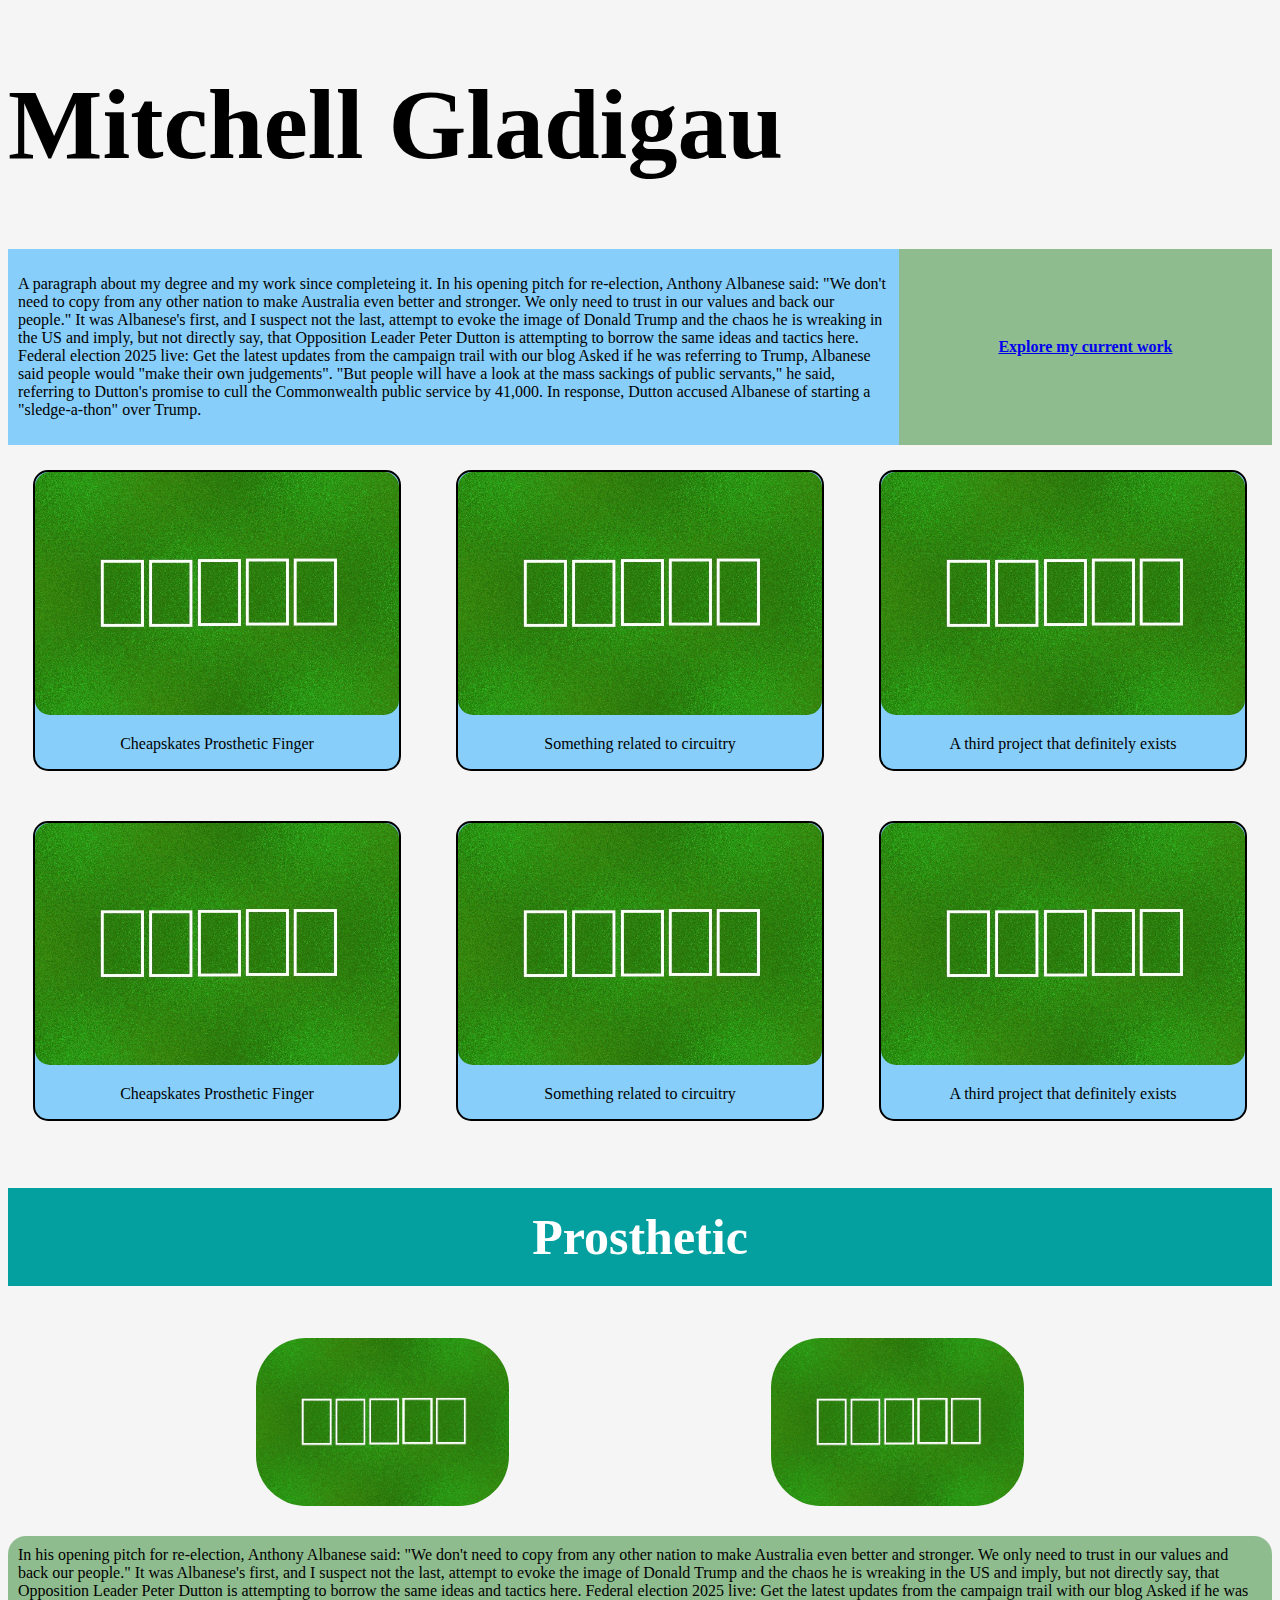
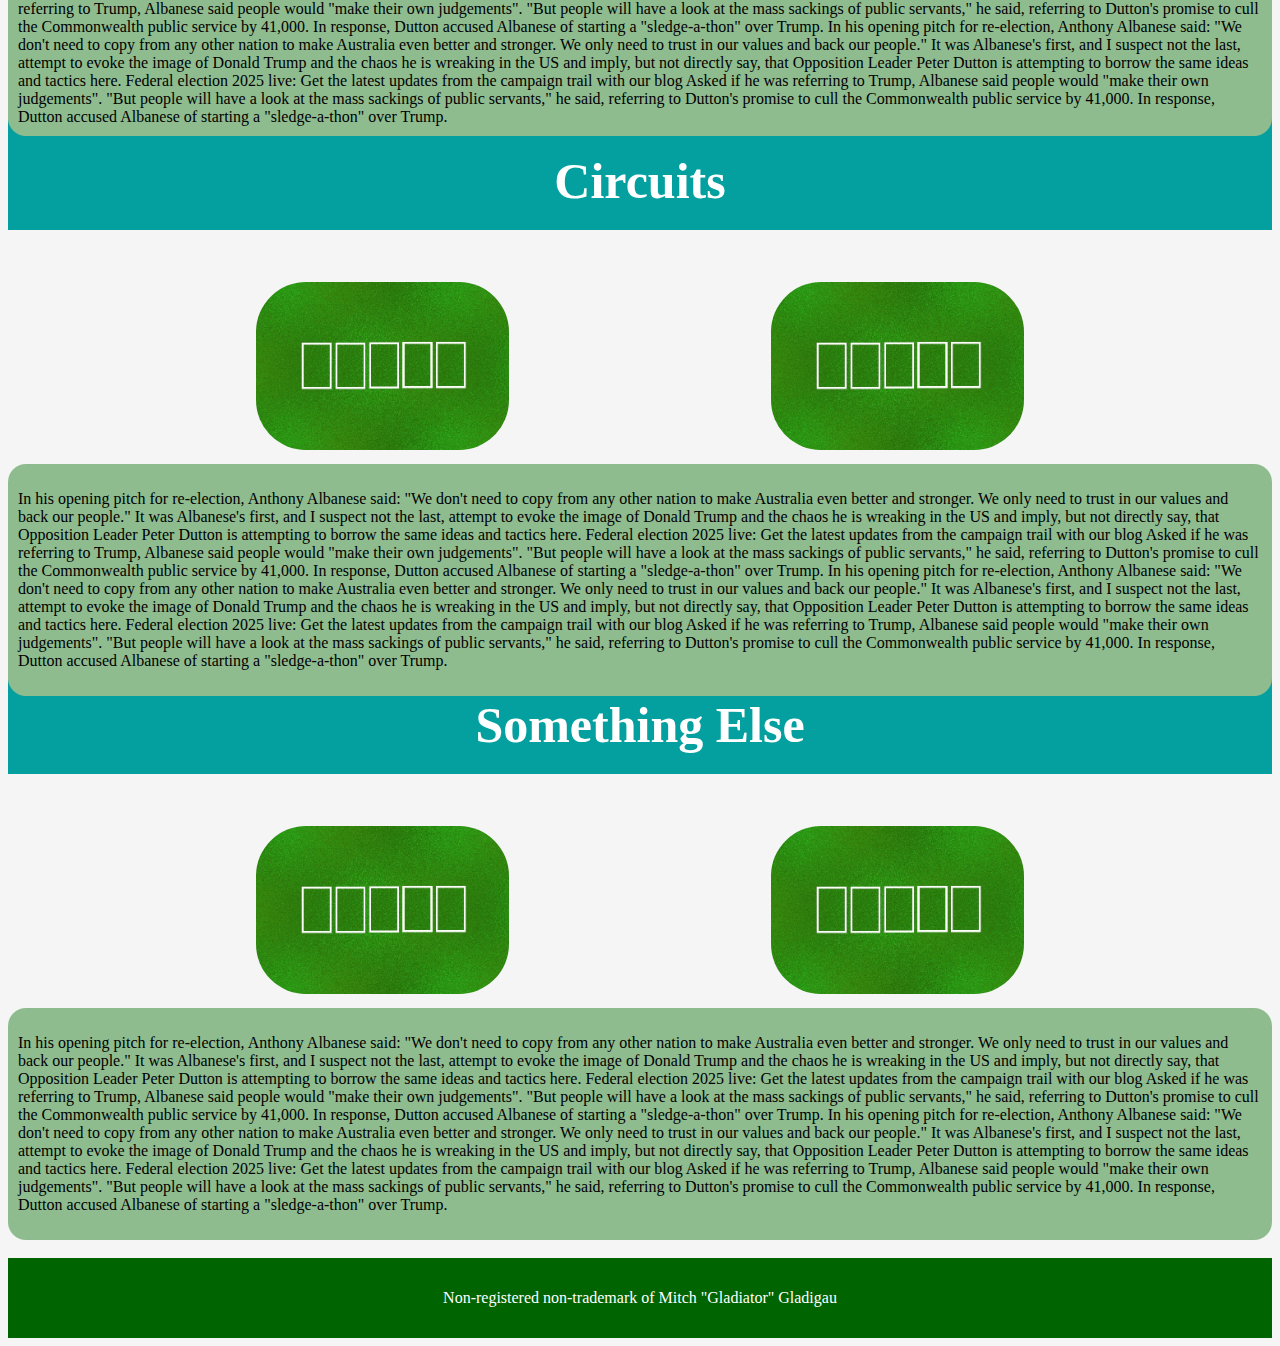
==== commit 751ce7e5: "Improve header layout" ====
--- a/index.html
+++ b/index.html
@@ -20,13 +20,26 @@
 
 <body style="background-color: whitesmoke;">
 
-    <!-- Basic text controls and css settings, styles.css should be linked in for future use -->
-    <h1 style="color: white; text-align: center; background-color: darkgreen;">Mitchell Gladigau</h1>
-    <p class="basetext" style="font-family: 'Times New Roman', Times, serif; ">A paragraph about my degree and my work since completeing it. In his opening pitch for re-election, Anthony Albanese said: "We don't need to copy from any other nation to make Australia even better and stronger. We only need to trust in our values and back our people." It was Albanese's first, and I suspect not the last, attempt to evoke the image of Donald Trump and the chaos he is wreaking in the US and imply, but not directly say, that Opposition Leader Peter Dutton is attempting to borrow the same ideas and tactics here. Federal election 2025 live: Get the latest updates from the campaign trail with our blog Asked if he was referring to Trump, Albanese said people would "make their own judgements". "But people will have a look at the mass sackings of public servants," he said, referring to Dutton's promise to cull the Commonwealth public service by 41,000. In response, Dutton accused Albanese of starting a "sledge-a-thon" over Trump. </p>
-    <!-- block level elements like p and div take up the full width available unless otherwise enclosed-->
-    <!-- inline elements like span and input only take up as much space as the text requires-->
-    <p style="border-radius: 15px; margin: 10px; padding: 10px;"> <a href="projectDetails.html"> Explore my current work </a> </p>
-
+    <div>
+        <header class="mdl-layout__header mdl-layout__header--waterfall portfolio-header">
+            <div class="mdl-layout__header-row portfolio-logo-row">
+                <span class="mdl-layout__title">
+                    <div class="portfolio-logo"></div>
+                    <h1 class="mdl-layout__title">Mitchell Gladigau</h1>
+                </span>
+            </div>
+           
+        </header>
+        <!--<h1 style="color: white; text-align: center; background-color: darkgreen;">Mitchell Gladigau</h1> -->
+        <div class="summaryRow">
+            <div class="summaryText">
+                <p>A paragraph about my degree and my work since completeing it. In his opening pitch for re-election, Anthony Albanese said: "We don't need to copy from any other nation to make Australia even better and stronger. We only need to trust in our values and back our people." It was Albanese's first, and I suspect not the last, attempt to evoke the image of Donald Trump and the chaos he is wreaking in the US and imply, but not directly say, that Opposition Leader Peter Dutton is attempting to borrow the same ideas and tactics here. Federal election 2025 live: Get the latest updates from the campaign trail with our blog Asked if he was referring to Trump, Albanese said people would "make their own judgements". "But people will have a look at the mass sackings of public servants," he said, referring to Dutton's promise to cull the Commonwealth public service by 41,000. In response, Dutton accused Albanese of starting a "sledge-a-thon" over Trump. </p>
+            </div>
+            <div class="currentLink">
+                <h4> <a href="projectDetails.html"> Explore my current work </a> </h4>
+            </div>
+        </div>
+    </div>
     <!-- <h1 style="font-size:4vw">This is an example of adaptive font sizing</h1> -->
 
     <!-- First row of project images -->
--- a/styles.css
+++ b/styles.css
@@ -1,10 +1,24 @@
-/* basic style for general text */
-.basetext {
-  border-radius: 15px;
-  margin: 10px;
+.summaryRow {
+  display: flex;
+  justify-content: space-between;
+  height: fit-content;
+}
+
+.summaryText {
   padding: 10px;
-  background-color: rgb(4, 160, 160);
+  background-color: lightskyblue;
+  width: 70%;
+  align-items: center;
 }
+
+.currentLink {
+  display: grid;
+  background-color: darkseagreen;
+  width: 30%;
+  place-items: center;
+}
+
+
 
 .navButton {
   border: solid black;
@@ -99,12 +113,4 @@
   text-align: center;
   color: white;
   margin-top: 250px;
-}
-
-/* mdl colours */
-.mdl-color--primary {
-  background-color: lime; /* Indigo Primary */
-}
-.mdl-color--accent {
-  background-color: turquoise; /* Pink Accent */
 }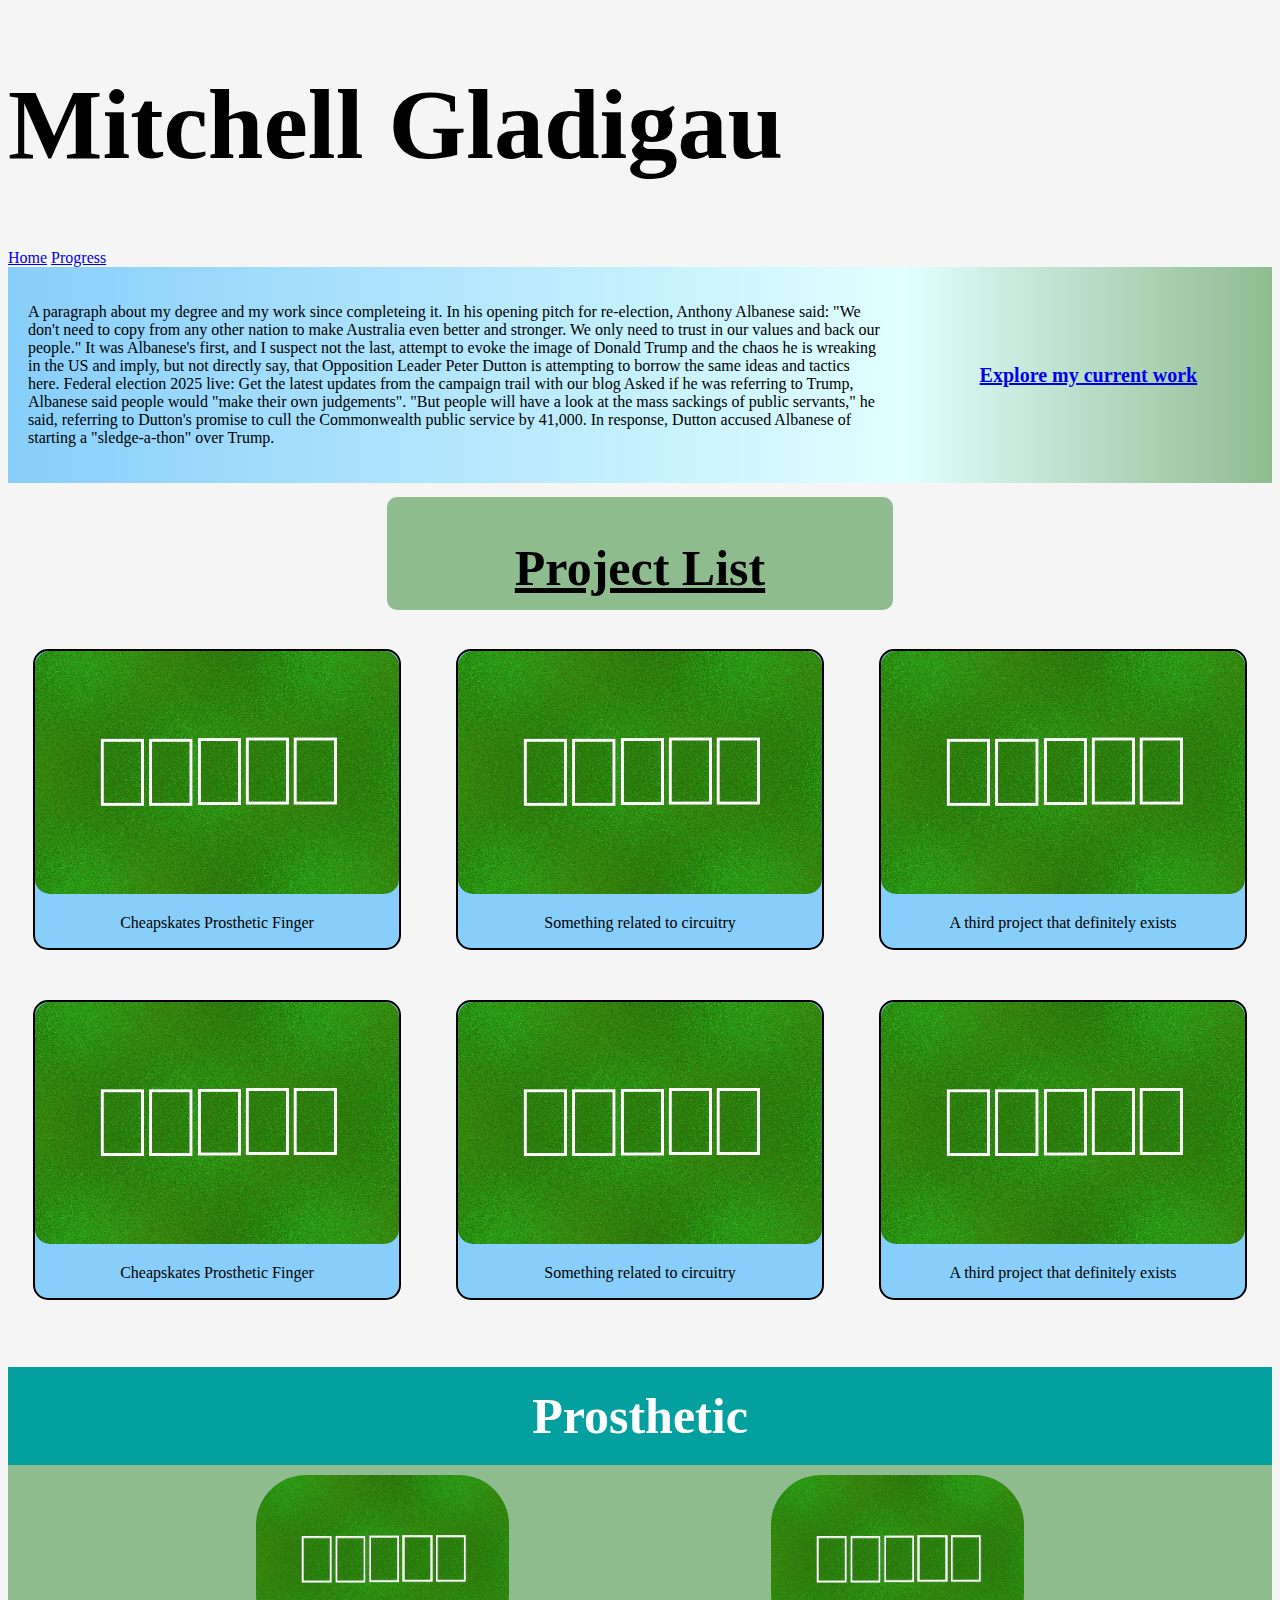
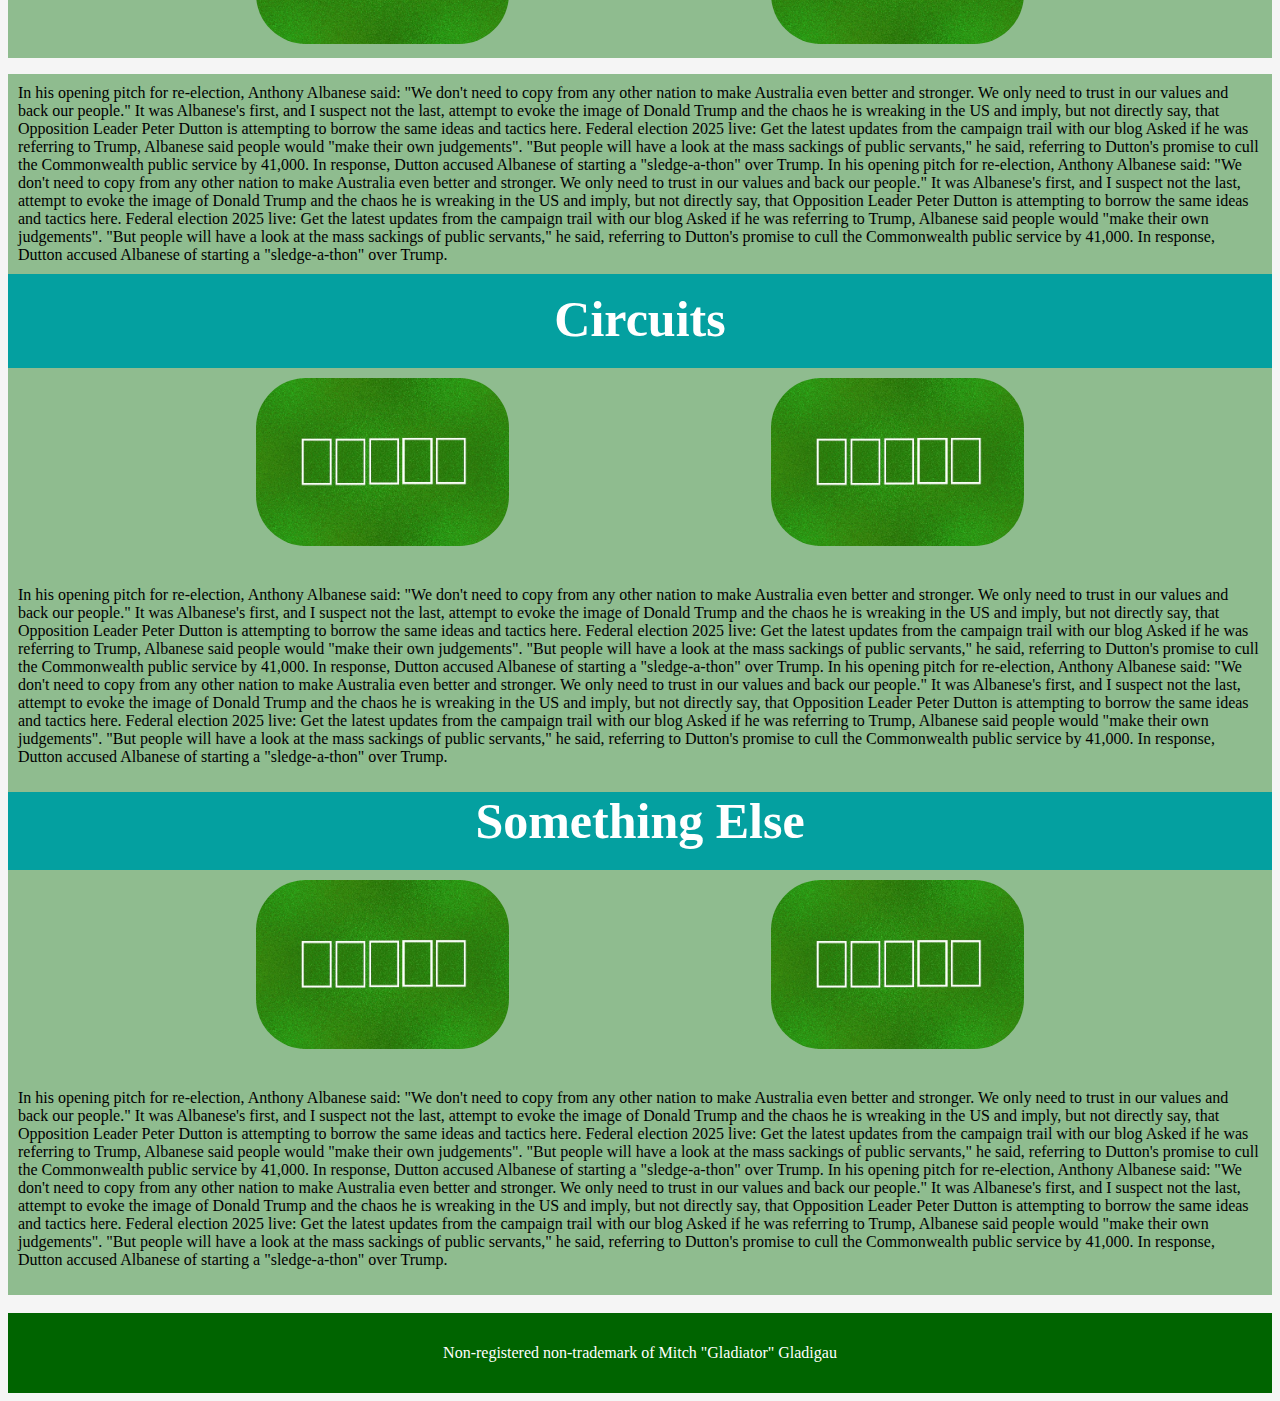
==== commit b605ef22: "More visual updates" ====
--- a/index.html
+++ b/index.html
@@ -28,7 +28,12 @@
                     <h1 class="mdl-layout__title">Mitchell Gladigau</h1>
                 </span>
             </div>
-           
+            <div class="mdl-layout__header-row portfolio-navigation-row mdl-layout--large-screen-only">
+                <nav class="mdl-navigation mdl-typography--body-1-force-preferred-font">
+                    <a class="mdl-navigation__link is-active" href="index.html">Home</a>
+                    <a class="mdl-navigation__link" href="projectDetails.html">Progress</a>
+                </nav>
+            </div>
         </header>
         <!--<h1 style="color: white; text-align: center; background-color: darkgreen;">Mitchell Gladigau</h1> -->
         <div class="summaryRow">
@@ -43,6 +48,11 @@
     <!-- <h1 style="font-size:4vw">This is an example of adaptive font sizing</h1> -->
 
     <!-- First row of project images -->
+    <div style="display: grid; place-items: center;">
+        <div style="display: grid; place-items: center; background-color: darkseagreen; width: 40%; border-radius: 10px; height: 80%; text-decoration: underline;">
+            <h2> Project List </h2>
+        </div>
+    </div>
     <div class="TileRow">
         <div class="projectItem">
             <a href="#P1">
--- a/styles.css
+++ b/styles.css
@@ -5,15 +5,17 @@
 }
 
 .summaryText {
-  padding: 10px;
-  background-color: lightskyblue;
+  padding: 20px;
+  /*background-color: lightskyblue;*/
+  background-image: linear-gradient(to right,lightskyblue, lightcyan);
   width: 70%;
   align-items: center;
 }
 
 .currentLink {
   display: grid;
-  background-color: darkseagreen;
+  /*background-color: darkseagreen;*/
+  background-image: linear-gradient(to right,lightcyan,darkseagreen);
   width: 30%;
   place-items: center;
 }
@@ -39,6 +41,14 @@
   font-size:50px;
 }
 
+h3 {
+  font-size:30px;
+}
+
+h4 {
+  font-size:20px;
+}
+
 
 /* Styles for description images and text blocks */
 .descriptionRow {
@@ -47,6 +57,7 @@
   gap: 5px;
   width: 100%;
   height: 12%;
+  background-color: darkseagreen;
 }
 
 .descriptionHeading {
@@ -54,6 +65,7 @@
   background-color: rgb(4, 160, 160);
   text-align: center;
   color: white;
+  margin-bottom: 0px;
 }
 
 .descriptionImage {
@@ -71,7 +83,6 @@
   float: left;
   padding: 10px;
   background-color: darkseagreen;
-  border-radius: 18px;
 }
 
 
